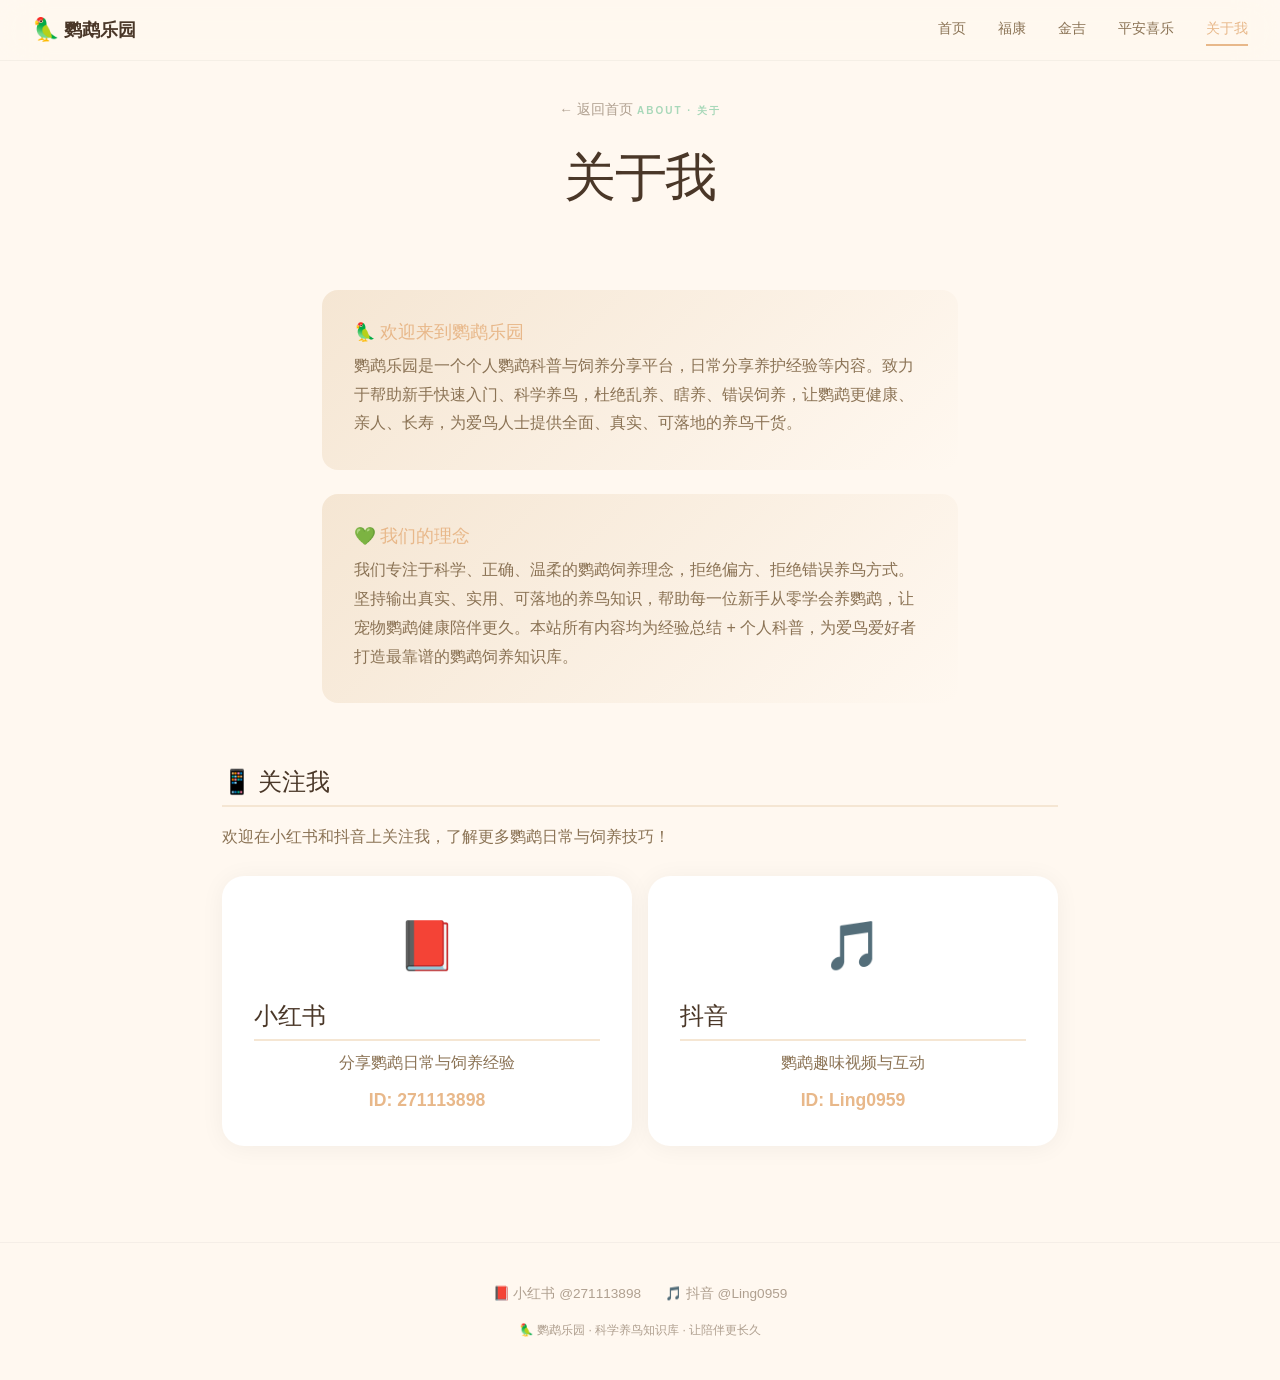
==== about.html @ 94b24479 "🦜 鹦鹉乐园 — 初始版本" ====
<!DOCTYPE html>
<html lang="zh-CN">
<head>
  <meta charset="UTF-8">
  <meta name="viewport" content="width=device-width, initial-scale=1.0">
  <title>关于我 — 鹦鹉乐园</title>
  <meta name="description" content="鹦鹉乐园 — 联系我，关注我的小红书和抖音，了解更多鹦鹉饲养知识。">
  <link rel="stylesheet" href="css/style.css">
</head>
<body>

  <!-- Navigation -->
  <nav class="nav">
    <a href="index.html" class="nav-logo">
      <span class="nav-logo-icon">🦜</span>
      <span>鹦鹉乐园</span>
    </a>
    <div class="nav-links">
      <a href="index.html">首页</a>
      <a href="fukang.html">福康</a>
      <a href="jinji.html">金吉</a>
      <a href="pinganxile.html">平安喜乐</a>
      <a href="about.html" class="active">关于我</a>
    </div>
    <button class="hamburger" aria-label="菜单">
      <span></span><span></span><span></span>
    </button>
  </nav>

  <!-- Mobile Menu -->
  <div class="mobile-menu">
    <a href="index.html">首页</a>
    <a href="fukang.html">福康</a>
    <a href="jinji.html">金吉</a>
    <a href="pinganxile.html">平安喜乐</a>
    <a href="about.html" class="active">关于我</a>
  </div>

  <!-- Page Header -->
  <header class="page-header fade-in">
    <a href="index.html" class="back-link">← 返回首页</a>
    <span class="section-label">About · 关于</span>
    <h1>关于我</h1>
  </header>

  <!-- About Content -->
  <section class="about-section fade-in">
    <div class="highlight-box">
      <h4>🦜 欢迎来到鹦鹉乐园</h4>
      <p>鹦鹉乐园是一个个人鹦鹉科普与饲养分享平台，日常分享养护经验等内容。致力于帮助新手快速入门、科学养鸟，杜绝乱养、瞎养、错误饲养，让鹦鹉更健康、亲人、长寿，为爱鸟人士提供全面、真实、可落地的养鸟干货。</p>
    </div>

    <div class="highlight-box" style="margin-top: var(--space-lg);">
      <h4>💚 我们的理念</h4>
      <p>我们专注于科学、正确、温柔的鹦鹉饲养理念，拒绝偏方、拒绝错误养鸟方式。坚持输出真实、实用、可落地的养鸟知识，帮助每一位新手从零学会养鹦鹉，让宠物鹦鹉健康陪伴更久。本站所有内容均为经验总结 + 个人科普，为爱鸟爱好者打造最靠谱的鹦鹉饲养知识库。</p>
    </div>
  </section>

  <!-- Social Accounts -->
  <section class="content-section fade-in">
    <h3>📱 关注我</h3>
    <p style="margin-bottom: var(--space-lg);">欢迎在小红书和抖音上关注我，了解更多鹦鹉日常与饲养技巧！</p>

    <div class="social-cards">
      <a href="https://www.xiaohongshu.com/user/profile/271113898" target="_blank" rel="noopener" class="social-card">
        <div class="social-icon">📕</div>
        <h3>小红书</h3>
        <p style="margin-bottom: var(--space-sm);">分享鹦鹉日常与饲养经验</p>
        <div class="social-id">ID: 271113898</div>
      </a>

      <a href="https://www.douyin.com/user/Ling0959" target="_blank" rel="noopener" class="social-card">
        <div class="social-icon">🎵</div>
        <h3>抖音</h3>
        <p style="margin-bottom: var(--space-sm);">鹦鹉趣味视频与互动</p>
        <div class="social-id">ID: Ling0959</div>
      </a>
    </div>
  </section>

  <!-- Footer -->
  <footer class="footer fade-in">
    <div class="footer-social">
      <a href="https://www.xiaohongshu.com/user/profile/271113898" target="_blank" rel="noopener">📕 小红书 @271113898</a>
      <a href="https://www.douyin.com/user/Ling0959" target="_blank" rel="noopener">🎵 抖音 @Ling0959</a>
    </div>
    <div class="footer-copy">
      🦜 鹦鹉乐园 · 科学养鸟知识库 · 让陪伴更长久
    </div>
  </footer>

  <!-- Back to Top -->
  <button class="back-to-top" aria-label="返回顶部">↑</button>

  <script src="js/main.js"></script>
</body>
</html>
---- css/style.css ----
/* ============================================
   鹦鹉乐园 — Parrot Paradise
   Modern Minimal Warm Design System
   ============================================ */

/* --- CSS Custom Properties --- */
:root {
  /* Warm Color Palette */
  --cream-white: #FFF8F0;
  --cream: #F5E6D3;
  --warm-apricot: #E8B88A;
  --mint-green: #A8D8B9;
  --wood-brown: #8B7355;
  --deep-brown: #4A3728;

  /* Functional Colors */
  --text-primary: #4A3728;
  --text-secondary: #8B7355;
  --text-muted: #B0A090;
  --bg-primary: #FFF8F0;
  --bg-card: #FFFFFF;
  --border-subtle: rgba(0, 0, 0, 0.04);
  --border-medium: rgba(0, 0, 0, 0.08);
  --shadow-card: 0 2px 24px rgba(0, 0, 0, 0.05);
  --shadow-hover: 0 8px 40px rgba(0, 0, 0, 0.08);

  /* Typography */
  --font-display: 'Georgia', 'Noto Serif SC', serif;
  --font-body: -apple-system, BlinkMacSystemFont, 'Segoe UI', 'PingFang SC', 'Microsoft YaHei', sans-serif;
  --font-mono: 'SF Mono', 'Cascadia Code', monospace;

  /* Spacing */
  --space-xs: 4px;
  --space-sm: 8px;
  --space-md: 16px;
  --space-lg: 24px;
  --space-xl: 32px;
  --space-2xl: 48px;
  --space-3xl: 64px;

  /* Border Radius */
  --radius-sm: 8px;
  --radius-md: 16px;
  --radius-lg: 22px;
  --radius-xl: 28px;
  --radius-full: 9999px;

  /* Transitions */
  --ease-out-expo: cubic-bezier(0.19, 1, 0.22, 1);
  --ease-out-quint: cubic-bezier(0.22, 1, 0.36, 1);
  --duration-fast: 0.2s;
  --duration-normal: 0.4s;
  --duration-slow: 0.6s;

  /* Z-index layers */
  --z-nav: 100;
  --z-overlay: 200;
  --z-modal: 300;
}

/* --- Reset & Base --- */
*, *::before, *::after {
  box-sizing: border-box;
  margin: 0;
  padding: 0;
}

html {
  scroll-behavior: smooth;
  -webkit-font-smoothing: antialiased;
  -moz-osx-font-smoothing: grayscale;
}

body {
  font-family: var(--font-body);
  font-size: 16px;
  line-height: 1.6;
  color: var(--text-primary);
  background-color: var(--bg-primary);
  overflow-x: hidden;
}

img {
  display: block;
  max-width: 100%;
  height: auto;
}

a {
  color: inherit;
  text-decoration: none;
  transition: color var(--duration-fast) var(--ease-out-expo);
}

ul {
  list-style: none;
}

/* --- Typography --- */
h1, h2, h3, h4 {
  font-family: var(--font-display);
  font-weight: 400;
  line-height: 1.25;
  color: var(--text-primary);
}

h1 { font-size: clamp(2rem, 5vw, 3.25rem); letter-spacing: -0.02em; }
h2 { font-size: clamp(1.5rem, 3.5vw, 2.5rem); }
h3 { font-size: clamp(1.15rem, 2vw, 1.5rem); }
h4 { font-size: 1.1rem; }

p {
  color: var(--text-secondary);
  line-height: 1.8;
}

.section-label {
  font-size: 0.625rem;
  text-transform: uppercase;
  letter-spacing: 0.2em;
  color: var(--mint-green);
  font-weight: 700;
  font-family: var(--font-body);
}

/* --- Navigation --- */
.nav {
  position: fixed;
  top: 0;
  left: 0;
  right: 0;
  z-index: var(--z-nav);
  padding: 0.75rem var(--space-xl);
  background: rgba(255, 248, 240, 0.75);
  backdrop-filter: blur(20px) saturate(180%);
  -webkit-backdrop-filter: blur(20px) saturate(180%);
  border-bottom: 1px solid var(--border-subtle);
  display: flex;
  align-items: center;
  justify-content: space-between;
  transition: background var(--duration-normal) var(--ease-out-expo);
}

.nav.scrolled {
  background: rgba(255, 248, 240, 0.92);
  box-shadow: 0 1px 16px rgba(0, 0, 0, 0.04);
}

.nav-logo {
  font-family: var(--font-display);
  font-weight: 700;
  font-size: 1.1rem;
  color: var(--deep-brown);
  display: flex;
  align-items: center;
  gap: var(--space-xs);
}

.nav-logo-icon {
  font-size: 1.4rem;
}

.nav-links {
  display: flex;
  gap: var(--space-xl);
  align-items: center;
}

.nav-links a {
  font-size: 0.85rem;
  color: var(--text-secondary);
  padding: var(--space-xs) 0;
  border-bottom: 2px solid transparent;
  transition: all var(--duration-fast) var(--ease-out-expo);
}

.nav-links a:hover,
.nav-links a.active {
  color: var(--warm-apricot);
  border-bottom-color: var(--warm-apricot);
}

/* Hamburger Menu Button */
.hamburger {
  display: none;
  flex-direction: column;
  gap: 5px;
  cursor: pointer;
  padding: var(--space-sm);
  background: none;
  border: none;
  z-index: calc(var(--z-nav) + 1);
}

.hamburger span {
  display: block;
  width: 24px;
  height: 2px;
  background: var(--deep-brown);
  border-radius: 1px;
  transition: all var(--duration-fast) var(--ease-out-expo);
}

.hamburger.active span:nth-child(1) {
  transform: rotate(45deg) translate(5px, 5px);
}

.hamburger.active span:nth-child(2) {
  opacity: 0;
}

.hamburger.active span:nth-child(3) {
  transform: rotate(-45deg) translate(5px, -5px);
}

/* Mobile Menu */
.mobile-menu {
  display: none;
  position: fixed;
  top: 0;
  left: 0;
  right: 0;
  bottom: 0;
  background: rgba(255, 248, 240, 0.97);
  backdrop-filter: blur(20px);
  -webkit-backdrop-filter: blur(20px);
  z-index: var(--z-overlay);
  flex-direction: column;
  align-items: center;
  justify-content: center;
  gap: var(--space-xl);
  opacity: 0;
  pointer-events: none;
  transition: opacity var(--duration-normal) var(--ease-out-expo);
}

.mobile-menu.active {
  opacity: 1;
  pointer-events: auto;
}

.mobile-menu a {
  font-size: 1.5rem;
  font-family: var(--font-display);
  color: var(--deep-brown);
  transition: color var(--duration-fast) var(--ease-out-expo);
}

.mobile-menu a:hover,
.mobile-menu a.active {
  color: var(--warm-apricot);
}

/* --- Hero Section --- */
.hero {
  padding: 8rem var(--space-xl) 4rem;
  text-align: center;
  max-width: 640px;
  margin: 0 auto;
}

.hero p {
  font-size: 1rem;
  color: var(--text-secondary);
  margin-top: var(--space-lg);
}

/* --- Parrot Card --- */
.parrot-card {
  margin: 0 auto var(--space-lg);
  max-width: 1200px;
  border-radius: var(--radius-lg);
  overflow: hidden;
  background: var(--bg-card);
  box-shadow: var(--shadow-card);
  display: flex;
  align-items: stretch;
  min-height: 420px;
  transition: box-shadow var(--duration-normal) var(--ease-out-expo),
              transform var(--duration-normal) var(--ease-out-expo);
}

.parrot-card:hover {
  box-shadow: var(--shadow-hover);
  transform: translateY(-2px);
}

.parrot-card.reverse {
  flex-direction: row-reverse;
}

.parrot-card-info {
  flex: 1;
  padding: 3.5rem 3rem;
  display: flex;
  flex-direction: column;
  justify-content: center;
}

.parrot-card-info h2 {
  margin: var(--space-sm) 0 var(--space-md);
}

.parrot-card-info p {
  font-size: 0.9rem;
  max-width: 300px;
}

.parrot-card-image {
  flex: 1.15;
  display: flex;
  align-items: center;
  justify-content: center;
  overflow: hidden;
  padding: var(--space-xl);
}

.parrot-card-image img {
  max-width: 85%;
  max-height: 85%;
  object-fit: contain;
  border-radius: var(--radius-md);
  box-shadow: 0 8px 32px rgba(0, 0, 0, 0.08);
  transition: transform var(--duration-slow) var(--ease-out-expo);
}

.parrot-card:hover .parrot-card-image img {
  transform: scale(1.03);
}

/* Gradients for card image areas */
.gradient-mint { background: linear-gradient(135deg, #E8F4EC 0%, #F5E6D3 100%); }
.gradient-cream { background: linear-gradient(135deg, #F5E6D3 0%, #FFF8F0 100%); }
.gradient-warm { background: linear-gradient(135deg, #FFF8F0 0%, #E8F4EC 100%); }

/* --- Buttons --- */
.btn {
  display: inline-block;
  padding: 0.7rem 2rem;
  border-radius: var(--radius-full);
  border: 1.5px solid var(--warm-apricot);
  color: #C89B6B;
  font-size: 0.85rem;
  font-weight: 500;
  cursor: pointer;
  transition: all var(--duration-fast) var(--ease-out-expo);
  background: transparent;
  font-family: var(--font-body);
  margin-top: var(--space-lg);
  align-self: flex-start;
}

.btn:hover {
  background: var(--warm-apricot);
  color: #fff;
  transform: translateY(-1px);
  box-shadow: 0 4px 16px rgba(232, 184, 138, 0.3);
}

.btn-primary {
  background: var(--warm-apricot);
  color: #fff;
  border-color: var(--warm-apricot);
}

/* --- Footer --- */
.footer {
  padding: 2.5rem var(--space-xl);
  text-align: center;
  border-top: 1px solid var(--border-subtle);
  margin-top: var(--space-3xl);
}

.footer-social {
  display: flex;
  justify-content: center;
  gap: var(--space-lg);
  margin-bottom: var(--space-md);
}

.footer-social a {
  color: var(--text-muted);
  font-size: 0.85rem;
  transition: color var(--duration-fast) var(--ease-out-expo);
}

.footer-social a:hover {
  color: var(--warm-apricot);
}

.footer-copy {
  font-size: 0.75rem;
  color: var(--text-muted);
}

/* --- Page Header (for detail pages) --- */
.page-header {
  padding: 6rem var(--space-xl) 2rem;
  text-align: center;
}

.page-header .section-label {
  display: inline-block;
  margin-bottom: var(--space-sm);
}

.back-link {
  display: inline-flex;
  align-items: center;
  gap: var(--space-xs);
  font-size: 0.85rem;
  color: var(--text-muted);
  margin-bottom: var(--space-lg);
  transition: color var(--duration-fast) var(--ease-out-expo);
}

.back-link:hover {
  color: var(--warm-apricot);
}

/* --- Content Sections (detail pages) --- */
.content-section {
  max-width: 900px;
  margin: 0 auto;
  padding: var(--space-xl) var(--space-xl);
}

.content-section h3 {
  margin-bottom: var(--space-md);
  padding-bottom: var(--space-sm);
  border-bottom: 2px solid var(--cream);
  display: flex;
  align-items: center;
  gap: var(--space-sm);
}

.section-icon {
  font-size: 1.3rem;
}

.info-grid {
  display: grid;
  grid-template-columns: repeat(auto-fit, minmax(200px, 1fr));
  gap: var(--space-md);
  margin-top: var(--space-md);
}

.info-item {
  background: var(--bg-card);
  padding: var(--space-lg);
  border-radius: var(--radius-md);
  box-shadow: var(--shadow-card);
}

.info-item .label {
  font-size: 0.7rem;
  text-transform: uppercase;
  letter-spacing: 0.1em;
  color: var(--text-muted);
  margin-bottom: var(--space-xs);
}

.info-item .value {
  font-size: 1.1rem;
  font-weight: 500;
  color: var(--text-primary);
}

/* --- Photo Gallery --- */
.gallery {
  display: grid;
  grid-template-columns: repeat(auto-fill, minmax(250px, 1fr));
  gap: var(--space-md);
  margin-top: var(--space-md);
}

.gallery-item {
  border-radius: var(--radius-md);
  overflow: hidden;
  cursor: pointer;
  aspect-ratio: 4/3;
  position: relative;
  background: var(--cream);
}

.gallery-item img {
  width: 100%;
  height: 100%;
  object-fit: cover;
  transition: transform var(--duration-slow) var(--ease-out-expo);
}

.gallery-item:hover img {
  transform: scale(1.05);
}

.gallery-item::after {
  content: '🔍';
  position: absolute;
  top: 50%;
  left: 50%;
  transform: translate(-50%, -50%) scale(0);
  font-size: 1.5rem;
  opacity: 0;
  transition: all var(--duration-fast) var(--ease-out-expo);
  pointer-events: none;
}

.gallery-item:hover::after {
  transform: translate(-50%, -50%) scale(1);
  opacity: 1;
}

/* --- Video Cards --- */
.video-card {
  background: var(--bg-card);
  border-radius: var(--radius-md);
  overflow: hidden;
  box-shadow: var(--shadow-card);
  cursor: pointer;
  transition: all var(--duration-normal) var(--ease-out-expo);
}

.video-card:hover {
  box-shadow: var(--shadow-hover);
  transform: translateY(-2px);
}

.video-thumb {
  background: linear-gradient(135deg, var(--cream), var(--cream-white));
  height: 200px;
  display: flex;
  align-items: center;
  justify-content: center;
  font-size: 3rem;
  position: relative;
}

.video-thumb::after {
  content: '';
  position: absolute;
  width: 64px;
  height: 64px;
  border-radius: 50%;
  background: rgba(255, 255, 255, 0.9);
  box-shadow: 0 4px 16px rgba(0, 0, 0, 0.1);
}

.video-thumb .play-icon {
  position: relative;
  z-index: 1;
  font-size: 1.5rem;
  margin-left: 4px;
}

.video-card .video-label {
  padding: var(--space-md);
  font-size: 0.9rem;
  color: var(--text-primary);
  font-weight: 500;
}

/* --- Lightbox --- */
.lightbox {
  display: none;
  position: fixed;
  top: 0;
  left: 0;
  right: 0;
  bottom: 0;
  background: rgba(0, 0, 0, 0.92);
  z-index: var(--z-modal);
  align-items: center;
  justify-content: center;
  cursor: pointer;
}

.lightbox.active {
  display: flex;
}

.lightbox img {
  max-width: 90vw;
  max-height: 85vh;
  object-fit: contain;
  border-radius: var(--radius-sm);
  animation: lightboxIn var(--duration-normal) var(--ease-out-expo);
}

.lightbox-close {
  position: absolute;
  top: var(--space-lg);
  right: var(--space-lg);
  color: #fff;
  font-size: 2rem;
  cursor: pointer;
  width: 48px;
  height: 48px;
  display: flex;
  align-items: center;
  justify-content: center;
  border-radius: 50%;
  background: rgba(255, 255, 255, 0.1);
  transition: background var(--duration-fast) var(--ease-out-expo);
}

.lightbox-close:hover {
  background: rgba(255, 255, 255, 0.2);
}

@keyframes lightboxIn {
  from { opacity: 0; transform: scale(0.92); }
  to { opacity: 1; transform: scale(1); }
}

/* --- Video Modal --- */
.video-modal {
  display: none;
  position: fixed;
  top: 0;
  left: 0;
  right: 0;
  bottom: 0;
  background: rgba(0, 0, 0, 0.85);
  z-index: var(--z-modal);
  align-items: center;
  justify-content: center;
}

.video-modal.active {
  display: flex;
}

.video-modal-content {
  position: relative;
  width: 90vw;
  max-width: 900px;
  animation: lightboxIn var(--duration-normal) var(--ease-out-expo);
}

.video-modal-content video {
  width: 100%;
  border-radius: var(--radius-md);
  background: #000;
}

.video-modal-close {
  position: absolute;
  top: -48px;
  right: 0;
  color: #fff;
  font-size: 2rem;
  cursor: pointer;
  width: 40px;
  height: 40px;
  display: flex;
  align-items: center;
  justify-content: center;
  border-radius: 50%;
  background: none;
  border: none;
  transition: opacity var(--duration-fast) var(--ease-out-expo);
}

.video-modal-close:hover {
  opacity: 0.7;
}

/* --- Back to Top --- */
.back-to-top {
  position: fixed;
  bottom: var(--space-xl);
  right: var(--space-xl);
  width: 48px;
  height: 48px;
  border-radius: 50%;
  background: var(--bg-card);
  box-shadow: var(--shadow-card);
  border: 1px solid var(--border-medium);
  cursor: pointer;
  display: flex;
  align-items: center;
  justify-content: center;
  font-size: 1.25rem;
  color: var(--text-secondary);
  opacity: 0;
  transform: translateY(16px);
  pointer-events: none;
  transition: all var(--duration-normal) var(--ease-out-expo);
  z-index: var(--z-overlay);
}

.back-to-top.visible {
  opacity: 1;
  transform: translateY(0);
  pointer-events: auto;
}

.back-to-top:hover {
  box-shadow: var(--shadow-hover);
  transform: translateY(-2px);
}

/* --- Scroll Animation --- */
.fade-in {
  opacity: 0;
  transform: translateY(30px);
  transition: opacity var(--duration-slow) var(--ease-out-quint),
              transform var(--duration-slow) var(--ease-out-quint);
}

.fade-in.visible {
  opacity: 1;
  transform: translateY(0);
}

/* Stagger children */
.stagger-children > * {
  opacity: 0;
  transform: translateY(20px);
  transition: opacity 0.5s var(--ease-out-quint),
              transform 0.5s var(--ease-out-quint);
}

.stagger-children.visible > *:nth-child(1) { transition-delay: 0s; opacity: 1; transform: translateY(0); }
.stagger-children.visible > *:nth-child(2) { transition-delay: 0.1s; opacity: 1; transform: translateY(0); }
.stagger-children.visible > *:nth-child(3) { transition-delay: 0.2s; opacity: 1; transform: translateY(0); }
.stagger-children.visible > *:nth-child(4) { transition-delay: 0.3s; opacity: 1; transform: translateY(0); }
.stagger-children.visible > *:nth-child(5) { transition-delay: 0.4s; opacity: 1; transform: translateY(0); }
.stagger-children.visible > *:nth-child(6) { transition-delay: 0.5s; opacity: 1; transform: translateY(0); }

/* --- Care Tips Cards --- */
.care-tips {
  display: grid;
  grid-template-columns: repeat(auto-fit, minmax(250px, 1fr));
  gap: var(--space-md);
  margin-top: var(--space-md);
}

.tip-card {
  background: var(--bg-card);
  padding: var(--space-xl);
  border-radius: var(--radius-md);
  box-shadow: var(--shadow-card);
  border-left: 3px solid var(--mint-green);
  transition: all var(--duration-normal) var(--ease-out-expo);
}

.tip-card:hover {
  box-shadow: var(--shadow-hover);
  transform: translateY(-2px);
}

.tip-card .tip-icon {
  font-size: 2rem;
  margin-bottom: var(--space-md);
}

.tip-card h4 {
  margin-bottom: var(--space-sm);
}

.tip-card p {
  font-size: 0.9rem;
}

/* --- About Page --- */
.about-section {
  max-width: 700px;
  margin: 0 auto;
  padding: var(--space-xl);
}

.social-cards {
  display: grid;
  grid-template-columns: repeat(auto-fit, minmax(250px, 1fr));
  gap: var(--space-md);
  margin-top: var(--space-lg);
}

.social-card {
  background: var(--bg-card);
  padding: var(--space-xl);
  border-radius: var(--radius-lg);
  text-align: center;
  box-shadow: var(--shadow-card);
  transition: all var(--duration-normal) var(--ease-out-expo);
}

.social-card:hover {
  box-shadow: var(--shadow-hover);
  transform: translateY(-2px);
}

.social-card .social-icon {
  font-size: 3rem;
  margin-bottom: var(--space-md);
}

.social-card h3 {
  margin-bottom: var(--space-sm);
}

.social-card .social-id {
  font-size: 1.1rem;
  color: var(--warm-apricot);
  font-weight: 600;
}

/* --- Family Section for 平安喜乐 --- */
.family-tree {
  display: flex;
  flex-wrap: wrap;
  gap: var(--space-lg);
  justify-content: center;
  align-items: center;
  margin-top: var(--space-lg);
}

.family-member {
  text-align: center;
  background: var(--bg-card);
  padding: var(--space-lg);
  border-radius: var(--radius-md);
  box-shadow: var(--shadow-card);
}

.family-member .member-icon {
  font-size: 3rem;
  margin-bottom: var(--space-sm);
}

.family-member .member-name {
  font-weight: 600;
  color: var(--text-primary);
}

.family-member .member-role {
  font-size: 0.8rem;
  color: var(--text-muted);
}

.family-heart {
  font-size: 2rem;
  color: var(--warm-apricot);
}

/* --- Highlight Box --- */
.highlight-box {
  background: linear-gradient(135deg, var(--cream), var(--cream-white));
  border-radius: var(--radius-md);
  padding: var(--space-xl);
  margin-top: var(--space-md);
}

.highlight-box h4 {
  color: var(--warm-apricot);
  margin-bottom: var(--space-sm);
}

/* --- Responsive: Tablet (≤768px) --- */
@media (max-width: 768px) {
  .nav {
    padding: 0.65rem var(--space-lg);
  }

  .nav-links {
    display: none;
  }

  .hamburger {
    display: flex;
  }

  .mobile-menu {
    display: flex;
  }

  .hero {
    padding: 6rem var(--space-lg) 3rem;
  }

  .parrot-card {
    flex-direction: column !important;
    min-height: auto;
    margin: 0 var(--space-md) var(--space-lg);
    border-radius: var(--radius-md);
  }

  .parrot-card-image {
    min-height: 280px;
    padding: var(--space-lg);
  }

  .parrot-card-image img {
    max-width: 70%;
    max-height: 70%;
  }

  .parrot-card-info {
    padding: var(--space-xl) var(--space-lg);
  }

  .parrot-card-info h2 {
    font-size: 1.75rem;
  }

  .gallery {
    grid-template-columns: repeat(2, 1fr);
    gap: var(--space-sm);
  }

  .content-section {
    padding: var(--space-xl) var(--space-lg);
  }

  .info-grid {
    grid-template-columns: 1fr 1fr;
  }

  .care-tips {
    grid-template-columns: 1fr;
  }

  .back-to-top {
    bottom: var(--space-lg);
    right: var(--space-lg);
    width: 42px;
    height: 42px;
  }
}

/* --- Responsive: Mobile (≤480px) --- */
@media (max-width: 480px) {
  :root {
    --space-xl: 20px;
    --space-lg: 16px;
    --space-2xl: 32px;
    --space-3xl: 48px;
  }

  .nav {
    padding: 0.55rem var(--space-md);
  }

  .nav-logo {
    font-size: 0.95rem;
  }

  .hero {
    padding: 5rem var(--space-md) 2.5rem;
  }

  .hero h1 {
    font-size: 1.75rem;
  }

  .hero p {
    font-size: 0.9rem;
  }

  .parrot-card {
    margin: 0 var(--space-sm) var(--space-md);
    border-radius: var(--radius-md);
  }

  .parrot-card-image {
    min-height: 240px;
    padding: var(--space-md);
  }

  .parrot-card-image img {
    max-width: 75%;
    max-height: 75%;
  }

  .parrot-card-info {
    padding: var(--space-lg) var(--space-md);
  }

  .parrot-card-info h2 {
    font-size: 1.5rem;
  }

  .parrot-card-info p {
    font-size: 0.8rem;
  }

  .btn {
    padding: 0.6rem 1.5rem;
    font-size: 0.8rem;
  }

  .gallery {
    grid-template-columns: 1fr 1fr;
    gap: var(--space-sm);
  }

  .gallery-item {
    aspect-ratio: 1/1;
  }

  .info-grid {
    grid-template-columns: 1fr 1fr;
  }

  .video-modal-content {
    width: 95vw;
  }

  .footer {
    padding: 1.5rem var(--space-md);
  }

  .footer-social {
    flex-direction: column;
    gap: var(--space-sm);
  }

  .social-cards {
    grid-template-columns: 1fr;
  }

  .content-section {
    padding: var(--space-lg) var(--space-md);
  }
}
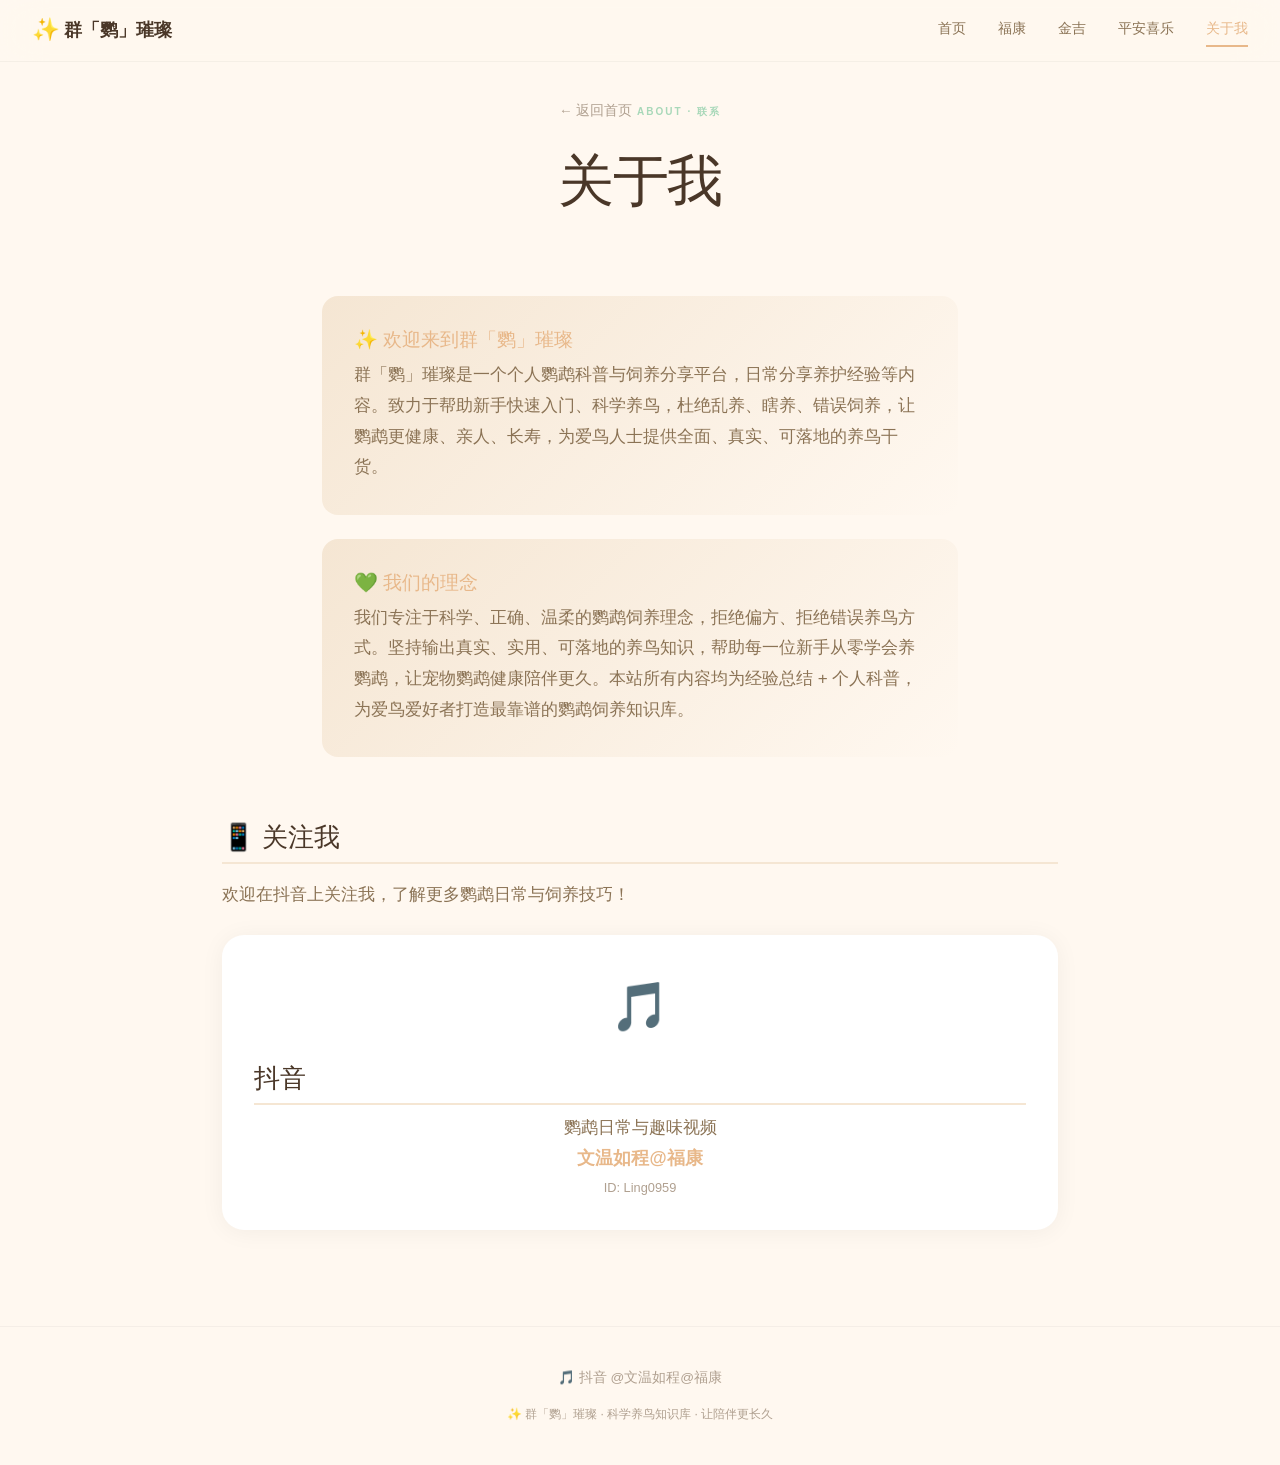
==== commit 6ba71177: "网站完全重构：群「鹦」璀璨 — 全新内容+新图片+B站视频+Netlify部署" ====
--- a/about.html
+++ b/about.html
@@ -3,8 +3,8 @@
 <head>
   <meta charset="UTF-8">
   <meta name="viewport" content="width=device-width, initial-scale=1.0">
-  <title>关于我 — 鹦鹉乐园</title>
-  <meta name="description" content="鹦鹉乐园 — 联系我，关注我的小红书和抖音，了解更多鹦鹉饲养知识。">
+  <title>关于我 — 群「鹦」璀璨</title>
+  <meta name="description" content="群「鹦」璀璨 — 联系我，关注我的抖音，了解更多鹦鹉饲养知识。">
   <link rel="stylesheet" href="css/style.css">
 </head>
 <body>
@@ -12,8 +12,8 @@
   <!-- Navigation -->
   <nav class="nav">
     <a href="index.html" class="nav-logo">
-      <span class="nav-logo-icon">🦜</span>
-      <span>鹦鹉乐园</span>
+      <span class="nav-logo-icon">✨</span>
+      <span>群「鹦」璀璨</span>
     </a>
     <div class="nav-links">
       <a href="index.html">首页</a>
@@ -39,15 +39,15 @@
   <!-- Page Header -->
   <header class="page-header fade-in">
     <a href="index.html" class="back-link">← 返回首页</a>
-    <span class="section-label">About · 关于</span>
+    <span class="section-label">About · 联系</span>
     <h1>关于我</h1>
   </header>
 
   <!-- About Content -->
   <section class="about-section fade-in">
     <div class="highlight-box">
-      <h4>🦜 欢迎来到鹦鹉乐园</h4>
-      <p>鹦鹉乐园是一个个人鹦鹉科普与饲养分享平台，日常分享养护经验等内容。致力于帮助新手快速入门、科学养鸟，杜绝乱养、瞎养、错误饲养，让鹦鹉更健康、亲人、长寿，为爱鸟人士提供全面、真实、可落地的养鸟干货。</p>
+      <h4>✨ 欢迎来到群「鹦」璀璨</h4>
+      <p>群「鹦」璀璨是一个个人鹦鹉科普与饲养分享平台，日常分享养护经验等内容。致力于帮助新手快速入门、科学养鸟，杜绝乱养、瞎养、错误饲养，让鹦鹉更健康、亲人、长寿，为爱鸟人士提供全面、真实、可落地的养鸟干货。</p>
     </div>
 
     <div class="highlight-box" style="margin-top: var(--space-lg);">
@@ -59,33 +59,26 @@
   <!-- Social Accounts -->
   <section class="content-section fade-in">
     <h3>📱 关注我</h3>
-    <p style="margin-bottom: var(--space-lg);">欢迎在小红书和抖音上关注我，了解更多鹦鹉日常与饲养技巧！</p>
+    <p style="margin-bottom: var(--space-lg);">欢迎在抖音上关注我，了解更多鹦鹉日常与饲养技巧！</p>
 
     <div class="social-cards">
-      <a href="https://www.xiaohongshu.com/user/profile/271113898" target="_blank" rel="noopener" class="social-card">
-        <div class="social-icon">📕</div>
-        <h3>小红书</h3>
-        <p style="margin-bottom: var(--space-sm);">分享鹦鹉日常与饲养经验</p>
-        <div class="social-id">ID: 271113898</div>
-      </a>
-
-      <a href="https://www.douyin.com/user/Ling0959" target="_blank" rel="noopener" class="social-card">
+      <div class="social-card" style="cursor:pointer" onclick="window.open('https://www.douyin.com/user/MS4wLjABAAAAV8rXyBWf4rUyD3MKCl1wyQmlUfeX_6ObO_BlxV5pvEc', '_blank')">
         <div class="social-icon">🎵</div>
         <h3>抖音</h3>
-        <p style="margin-bottom: var(--space-sm);">鹦鹉趣味视频与互动</p>
-        <div class="social-id">ID: Ling0959</div>
-      </a>
+        <p>鹦鹉日常与趣味视频</p>
+        <div class="social-id">文温如程@福康</div>
+        <div style="font-size:0.8rem;color:var(--text-muted);margin-top:4px">ID: Ling0959</div>
+      </div>
     </div>
   </section>
 
   <!-- Footer -->
   <footer class="footer fade-in">
     <div class="footer-social">
-      <a href="https://www.xiaohongshu.com/user/profile/271113898" target="_blank" rel="noopener">📕 小红书 @271113898</a>
-      <a href="https://www.douyin.com/user/Ling0959" target="_blank" rel="noopener">🎵 抖音 @Ling0959</a>
+      <a href="https://www.douyin.com/user/MS4wLjABAAAAV8rXyBWf4rUyD3MKCl1wyQmlUfeX_6ObO_BlxV5pvEc" target="_blank" rel="noopener">🎵 抖音 @文温如程@福康</a>
     </div>
     <div class="footer-copy">
-      🦜 鹦鹉乐园 · 科学养鸟知识库 · 让陪伴更长久
+      ✨ 群「鹦」璀璨 · 科学养鸟知识库 · 让陪伴更长久
     </div>
   </footer>
 
--- a/css/style.css
+++ b/css/style.css
@@ -73,8 +73,8 @@
 
 body {
   font-family: var(--font-body);
-  font-size: 16px;
-  line-height: 1.6;
+  font-size: 17px;
+  line-height: 1.65;
   color: var(--text-primary);
   background-color: var(--bg-primary);
   overflow-x: hidden;
@@ -104,10 +104,10 @@
   color: var(--text-primary);
 }
 
-h1 { font-size: clamp(2rem, 5vw, 3.25rem); letter-spacing: -0.02em; }
-h2 { font-size: clamp(1.5rem, 3.5vw, 2.5rem); }
-h3 { font-size: clamp(1.15rem, 2vw, 1.5rem); }
-h4 { font-size: 1.1rem; }
+h1 { font-size: clamp(2.2rem, 5.5vw, 3.5rem); letter-spacing: -0.02em; }
+h2 { font-size: clamp(1.65rem, 3.8vw, 2.75rem); }
+h3 { font-size: clamp(1.25rem, 2.2vw, 1.65rem); }
+h4 { font-size: 1.2rem; }
 
 p {
   color: var(--text-secondary);
@@ -644,6 +644,23 @@
   background: #000;
 }
 
+/* --- Bilibili Embed --- */
+.bilibili-container {
+  position: relative;
+  width: 100%;
+  padding-top: 56.25%; /* 16:9 aspect ratio */
+}
+
+.bilibili-container iframe {
+  position: absolute;
+  top: 0;
+  left: 0;
+  width: 100%;
+  height: 100%;
+  border-radius: var(--radius-md);
+  border: none;
+}
+
 .video-modal-close {
   position: absolute;
   top: -48px;
